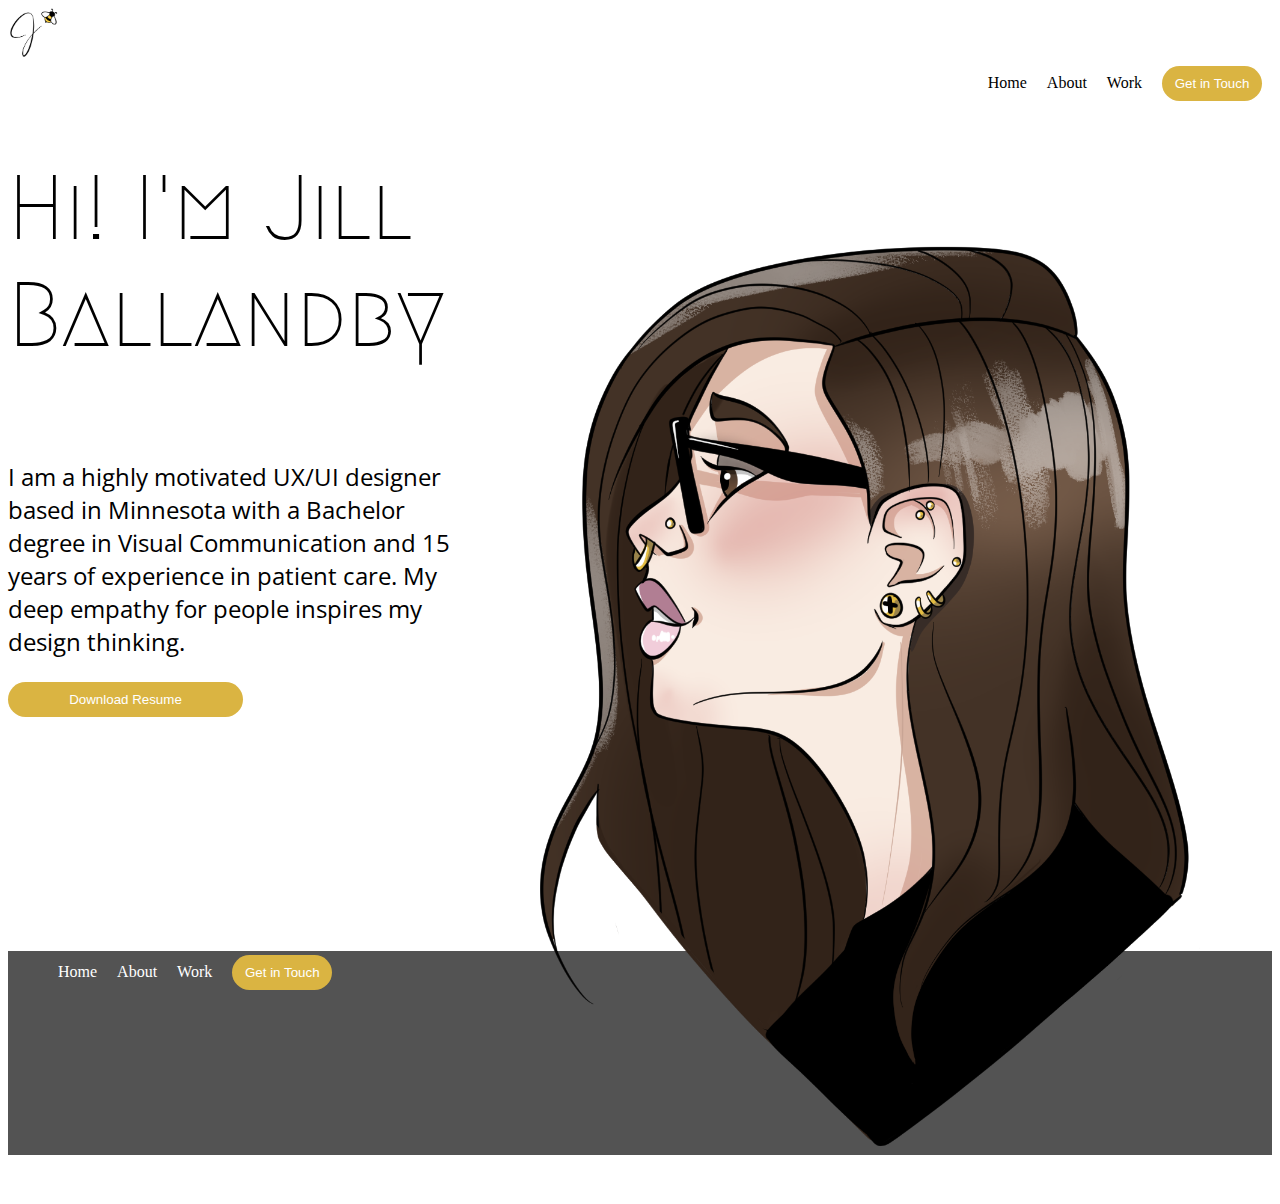
==== css/index.html @ fcc4be29 "portfolio homepage code update" ====
<!DOCTYPE html>
<html>
    <head>
        <link rel="stylesheet" href="style.css">
        <link rel="icon" href="/images/Bee.png" type="image/icon type" id="bee">
        <title>JB Portfolio</title>
        <link rel="preconnect" href="https://fonts.googleapis.com">
<link rel="preconnect" href="https://fonts.gstatic.com" crossorigin>
<link href="https://fonts.googleapis.com/css2?family=Open+Sans:ital,wght@0,300..800;1,300..800&display=swap" rel="stylesheet">
<link rel="preconnect" href="https://fonts.googleapis.com">
<link rel="preconnect" href="https://fonts.gstatic.com" crossorigin>
<link href="https://fonts.googleapis.com/css2?family=Megrim&family=Open+Sans:ital,wght@0,300..800;1,300..800&display=swap" rel="stylesheet">

<style>
body {
  font-family: "Trirong", serif;
}
</style>
    </head>

    <body>
                <img src="/images/Jb.png" id="logo"
                    width="50"
                    height="50">
                    <br>
  <div class="container">
                <ul class="list">
                    <li><a href=www.google.com>Home</a>
                    </li>
                    <li><a href=www.google.com>About</a>
                    </li>
                    <li><a href=www.google.com>Work</a>
                    </li>
                    <li><button class="bottomButton">Get in Touch</button></li>
                </ul>
    </div>

<section class="herolmg">
        <img src="/images/Avatar flipped.png" id="avatar"
        height="950px"
        width="711px">
        <p class="header1">Hi! I'm Jill Ballandby</p>
        <p class="body">I am a highly motivated UX/UI designer based in Minnesota with a Bachelor degree in Visual Communication and 15 years of experience in patient care. My deep empathy for people inspires my design thinking.
        </p>
        <button><a href="www.google.com">Download Resume</a></button>
    <br>
    <br>
    <br>
    <br>
    <br>
    <br>
    <br>
    <br>
    <br>
    <br>
    <br>
    <br>
    <br>
    <br>

</section>

<footer>
    <div class="container2">
    <ul class="list2">
        <li class="bottom"><a href=www.google.com>Home</a>
        </li>
        <li class="bottom"><a href=www.google.com>About</a>
        </li>
        <li class="bottom"><a href=www.google.com>Work</a>
        </li>
        <li><button class="bottomButton">Get in Touch</button></li>
    </ul>
    </div>


</footer>

    </body>
</html>
---- css/style.css ----
.list {
  list-style-type: none;
  display: flex;
  justify-content: center;
  align-items: center;
  height: 10px;
  float: right;
}

ul {
  list-style-type: none;
}

li {
  float: right;
  padding: 10px;
}

li a {
  color: black;
  text-decoration: none;
}

li a:hover {
  text-decoration: underline 4px;
  text-decoration-color: #dab442
}




button {
  background-color: #dab442;
  border: none;
  border-radius: 100px;
  width: 235px;
  height: 35px;
  align-items: center;
}

button a {
color: white;
text-decoration: none;
}

button:hover {
  background-color: #535353;
}




#avatar {
  display: block;
  float: right;
  padding: 50px;
}






.body {
  font-family: "Open Sans", sans-serif;
  font-size: 24px;
}

.header1 {
  font-family: "Megrim", sans-serif;
  font-size: 92px;
}





footer {
background-color: #535353;
height: 204px;
margin: 0px;
padding: 0;
}

.bottomButton {
  width: 100px;
  color: white;
}

.list2 {
  list-style-type: none;
  display: flex;
  justify-content: center;
  align-items: center;
  height: 10px;
  float: left;
}

.bottom a {
  color: white;
}

.bottomNav li {
  float: left;
}
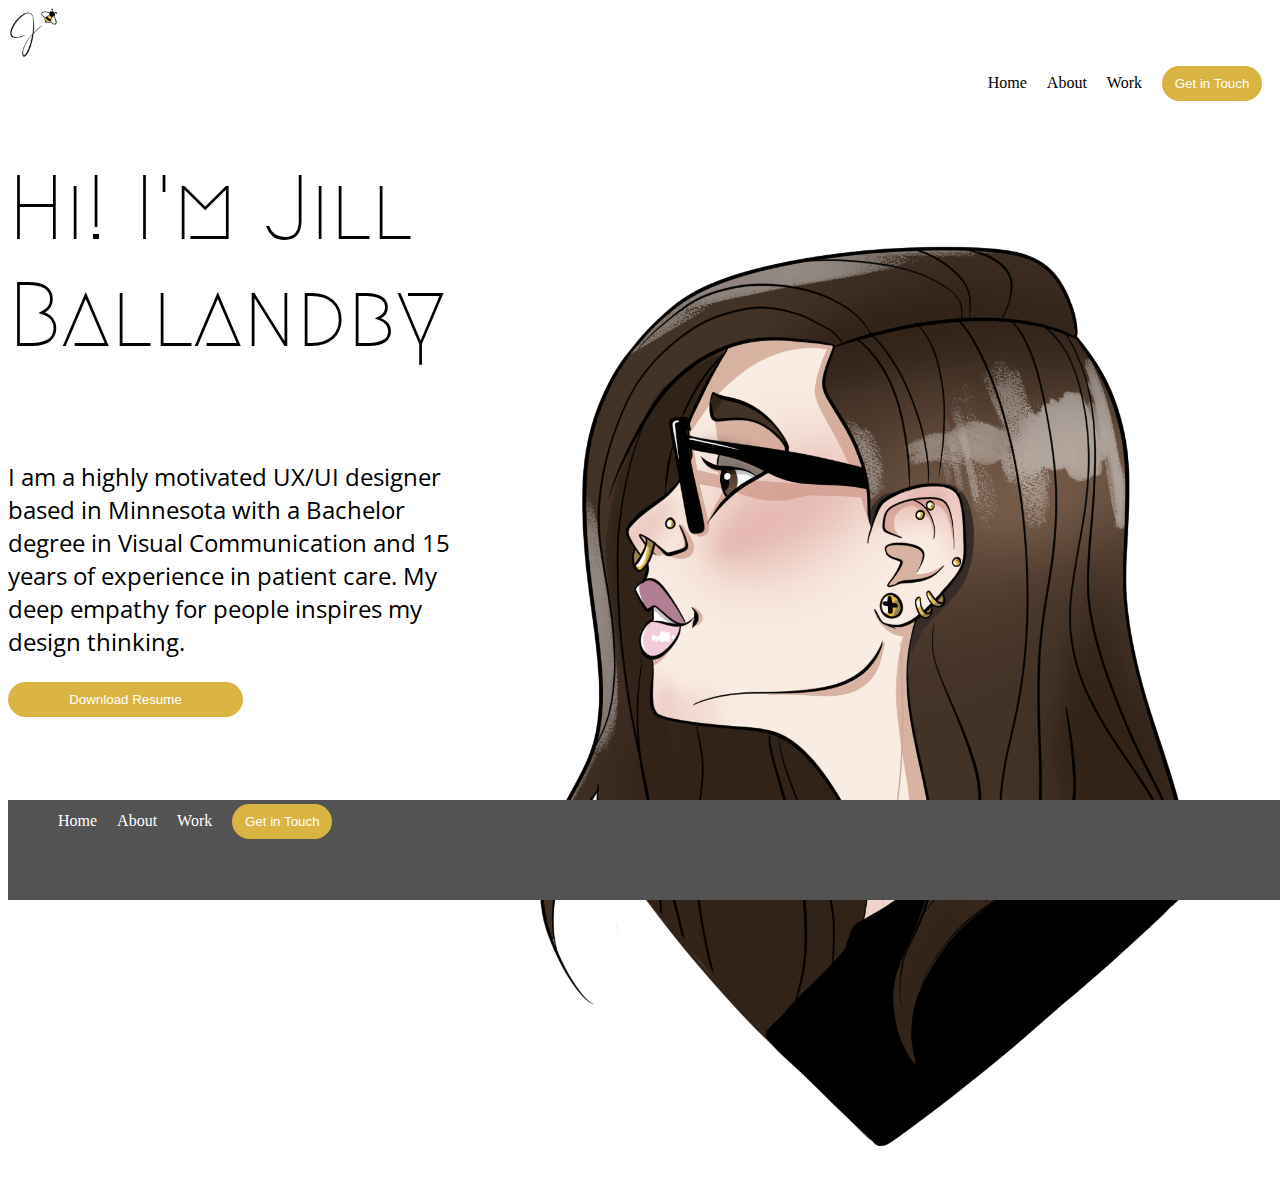
==== commit b570e452: "updates" ====
--- a/css/index.html
+++ b/css/index.html
@@ -1,80 +1,69 @@
 <!DOCTYPE html>
 <html>
-    <head>
-        <link rel="stylesheet" href="style.css">
-        <link rel="icon" href="/images/Bee.png" type="image/icon type" id="bee">
-        <title>JB Portfolio</title>
-        <link rel="preconnect" href="https://fonts.googleapis.com">
-<link rel="preconnect" href="https://fonts.gstatic.com" crossorigin>
-<link href="https://fonts.googleapis.com/css2?family=Open+Sans:ital,wght@0,300..800;1,300..800&display=swap" rel="stylesheet">
-<link rel="preconnect" href="https://fonts.googleapis.com">
-<link rel="preconnect" href="https://fonts.gstatic.com" crossorigin>
-<link href="https://fonts.googleapis.com/css2?family=Megrim&family=Open+Sans:ital,wght@0,300..800;1,300..800&display=swap" rel="stylesheet">
 
-<style>
-body {
-  font-family: "Trirong", serif;
-}
-</style>
-    </head>
+<head>
+    <link rel="stylesheet" href="style.css">
+    <link rel="icon" href="/images/Bee.png" type="image/icon type" id="bee">
+    <title>JB Portfolio</title>
+    <link rel="preconnect" href="https://fonts.googleapis.com">
+    <link rel="preconnect" href="https://fonts.gstatic.com" crossorigin>
+    <link href="https://fonts.googleapis.com/css2?family=Open+Sans:ital,wght@0,300..800;1,300..800&display=swap"
+        rel="stylesheet">
+    <link rel="preconnect" href="https://fonts.googleapis.com">
+    <link rel="preconnect" href="https://fonts.gstatic.com" crossorigin>
+    <link
+        href="https://fonts.googleapis.com/css2?family=Megrim&family=Open+Sans:ital,wght@0,300..800;1,300..800&display=swap"
+        rel="stylesheet">
 
-    <body>
-                <img src="/images/Jb.png" id="logo"
-                    width="50"
-                    height="50">
-                    <br>
-  <div class="container">
-                <ul class="list">
-                    <li><a href=www.google.com>Home</a>
-                    </li>
-                    <li><a href=www.google.com>About</a>
-                    </li>
-                    <li><a href=www.google.com>Work</a>
-                    </li>
-                    <li><button class="bottomButton">Get in Touch</button></li>
-                </ul>
+    <style>
+        body {
+            font-family: "Trirong", serif;
+        }
+    </style>
+</head>
+
+<body>
+    <img src="/images/Jb.png" id="logo" width="50" height="50">
+    <div>
+        <ul class="list">
+            <li><a href=www.google.com>Home</a>
+            </li>
+            <li><a href=www.google.com>About</a>
+            </li>
+            <li><a href=www.google.com>Work</a>
+            </li>
+            <li><button class="bottomButton">Get in Touch</button></li>
+        </ul>
     </div>
 
-<section class="herolmg">
-        <img src="/images/Avatar flipped.png" id="avatar"
-        height="950px"
-        width="711px">
-        <p class="header1">Hi! I'm Jill Ballandby</p>
-        <p class="body">I am a highly motivated UX/UI designer based in Minnesota with a Bachelor degree in Visual Communication and 15 years of experience in patient care. My deep empathy for people inspires my design thinking.
-        </p>
-        <button><a href="www.google.com">Download Resume</a></button>
-    <br>
-    <br>
-    <br>
-    <br>
-    <br>
-    <br>
-    <br>
-    <br>
-    <br>
-    <br>
-    <br>
-    <br>
-    <br>
-    <br>
+    <section class="herolmg">
+        <div>
+            <img src="/images/Avatar flipped.png" id="avatar" height="950px" width="711px">
+            <p class="header1">Hi! I'm Jill Ballandby</p>
+            <p class="body">I am a highly motivated UX/UI designer based in Minnesota with a Bachelor degree in Visual
+                Communication and 15 years of experience in patient care. My deep empathy for people inspires my design
+                thinking.
+            </p>
+            <button><a href="www.google.com">Download Resume</a></button>
+        </div>
+    </section>
 
-</section>
-
-<footer>
-    <div class="container2">
-    <ul class="list2">
-        <li class="bottom"><a href=www.google.com>Home</a>
-        </li>
-        <li class="bottom"><a href=www.google.com>About</a>
-        </li>
-        <li class="bottom"><a href=www.google.com>Work</a>
-        </li>
-        <li><button class="bottomButton">Get in Touch</button></li>
-    </ul>
-    </div>
+    <footer>
+        <div>
+            <ul class="list2">
+                <li class="bottom"><a href=www.google.com>Home</a>
+                </li>
+                <li class="bottom"><a href=www.google.com>About</a>
+                </li>
+                <li class="bottom"><a href=www.google.com>Work</a>
+                </li>
+                <li><button class="bottomButton">Get in Touch</button></li>
+            </ul>
+        </div>
 
 
-</footer>
+    </footer>
 
-    </body>
+</body>
+
 </html>--- a/css/style.css
+++ b/css/style.css
@@ -39,8 +39,8 @@
 }
 
 button a {
-color: white;
-text-decoration: none;
+  color: white;
+  text-decoration: none;
 }
 
 button:hover {
@@ -54,6 +54,8 @@
   display: block;
   float: right;
   padding: 50px;
+  position: relative;
+  z-index: 0;
 }
 
 
@@ -76,15 +78,13 @@
 
 
 footer {
-background-color: #535353;
-height: 204px;
-margin: 0px;
-padding: 0;
-}
-
-.bottomButton {
-  width: 100px;
-  color: white;
+  background-color: #535353;
+  height: 100px;
+  margin: 0px;
+  padding: 0;
+  position: fixed;
+  bottom: 0;
+  width: 100%;
 }
 
 .list2 {
@@ -100,6 +100,7 @@
   color: white;
 }
 
-.bottomNav li {
-  float: left;
-}
+.bottomButton {
+  width: 100px;
+  color: white;
+}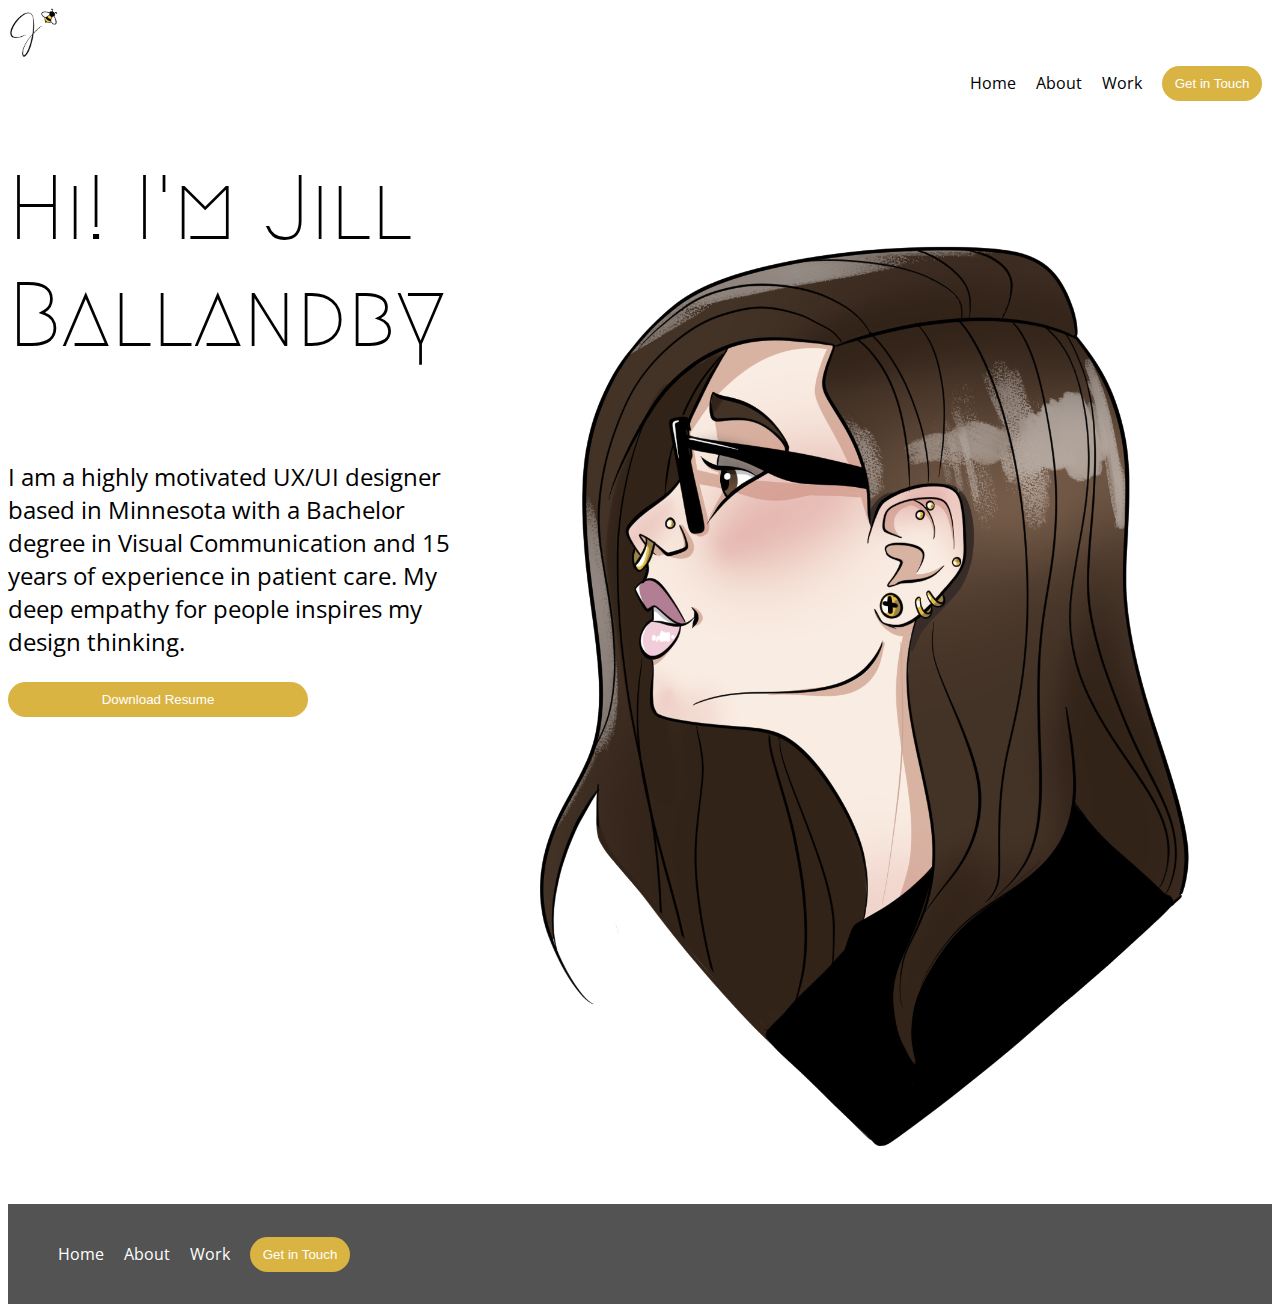
==== commit 76919c2b: "updated items" ====
--- a/css/index.html
+++ b/css/index.html
@@ -23,28 +23,31 @@
 </head>
 
 <body>
-    <img src="/images/Jb.png" id="logo" width="50" height="50">
-    <div>
-        <ul class="list">
-            <li><a href=www.google.com>Home</a>
-            </li>
-            <li><a href=www.google.com>About</a>
-            </li>
-            <li><a href=www.google.com>Work</a>
-            </li>
-            <li><button class="bottomButton">Get in Touch</button></li>
-        </ul>
-    </div>
+    <nav>
+        <img src="/images/Jb.png" id="logo" width="50" height="50">
+        <div>
+            <ul class="list">
+                <li><a href=www.google.com>Home</a>
+                </li>
+                <li><a href=www.google.com>About</a>
+                </li>
+                <li><a href=www.google.com>Work</a>
+                </li>
+                <li><button class="get-in-touch">Get in Touch</button></li>
+            </ul>
+        </div>
+    </nav>
 
     <section class="herolmg">
-        <div>
-            <img src="/images/Avatar flipped.png" id="avatar" height="950px" width="711px">
-            <p class="header1">Hi! I'm Jill Ballandby</p>
-            <p class="body">I am a highly motivated UX/UI designer based in Minnesota with a Bachelor degree in Visual
-                Communication and 15 years of experience in patient care. My deep empathy for people inspires my design
-                thinking.
-            </p>
-            <button><a href="www.google.com">Download Resume</a></button>
+        <img src="/images/Avatar flipped.png" id="avatar" height="950px" width="711px">
+        <div class="name">
+            <p>Hi! I'm Jill Ballandby</p>
+        </div>
+        <div class="description">
+                <p>I am a highly motivated UX/UI designer based in Minnesota with a Bachelor degree in Visual Communication and 15 years of experience in patient care. My deep empathy for people inspires my design thinking.
+                </p>
+        </div>
+            <button class="download"><a href="www.google.com">Download Resume</a></button>
         </div>
     </section>
 
@@ -57,7 +60,7 @@
                 </li>
                 <li class="bottom"><a href=www.google.com>Work</a>
                 </li>
-                <li><button class="bottomButton">Get in Touch</button></li>
+                <li><button class="get-in-touch">Get in Touch</button></li>
             </ul>
         </div>
 
--- a/css/style.css
+++ b/css/style.css
@@ -5,6 +5,8 @@
   align-items: center;
   height: 10px;
   float: right;
+  font-family: "Open Sans", sans-serif;
+  font-size: 16px;
 }
 
 ul {
@@ -28,6 +30,9 @@
 
 
 
+.download {
+  width: 300px;
+}
 
 button {
   background-color: #dab442;
@@ -62,16 +67,16 @@
 
 
 
+.name {
+  font-family: "Megrim", sans-serif;
+  font-size: 92px;
+}
 
-.body {
+.description {
   font-family: "Open Sans", sans-serif;
   font-size: 24px;
 }
 
-.header1 {
-  font-family: "Megrim", sans-serif;
-  font-size: 92px;
-}
 
 
 
@@ -82,9 +87,10 @@
   height: 100px;
   margin: 0px;
   padding: 0;
-  position: fixed;
   bottom: 0;
   width: 100%;
+  display: flex;
+  align-items: center;
 }
 
 .list2 {
@@ -94,13 +100,15 @@
   align-items: center;
   height: 10px;
   float: left;
+  font-family: "Open Sans", sans-serif;
+  font-size: 16px;
 }
 
 .bottom a {
   color: white;
 }
 
-.bottomButton {
+.get-in-touch {
   width: 100px;
   color: white;
-}+}
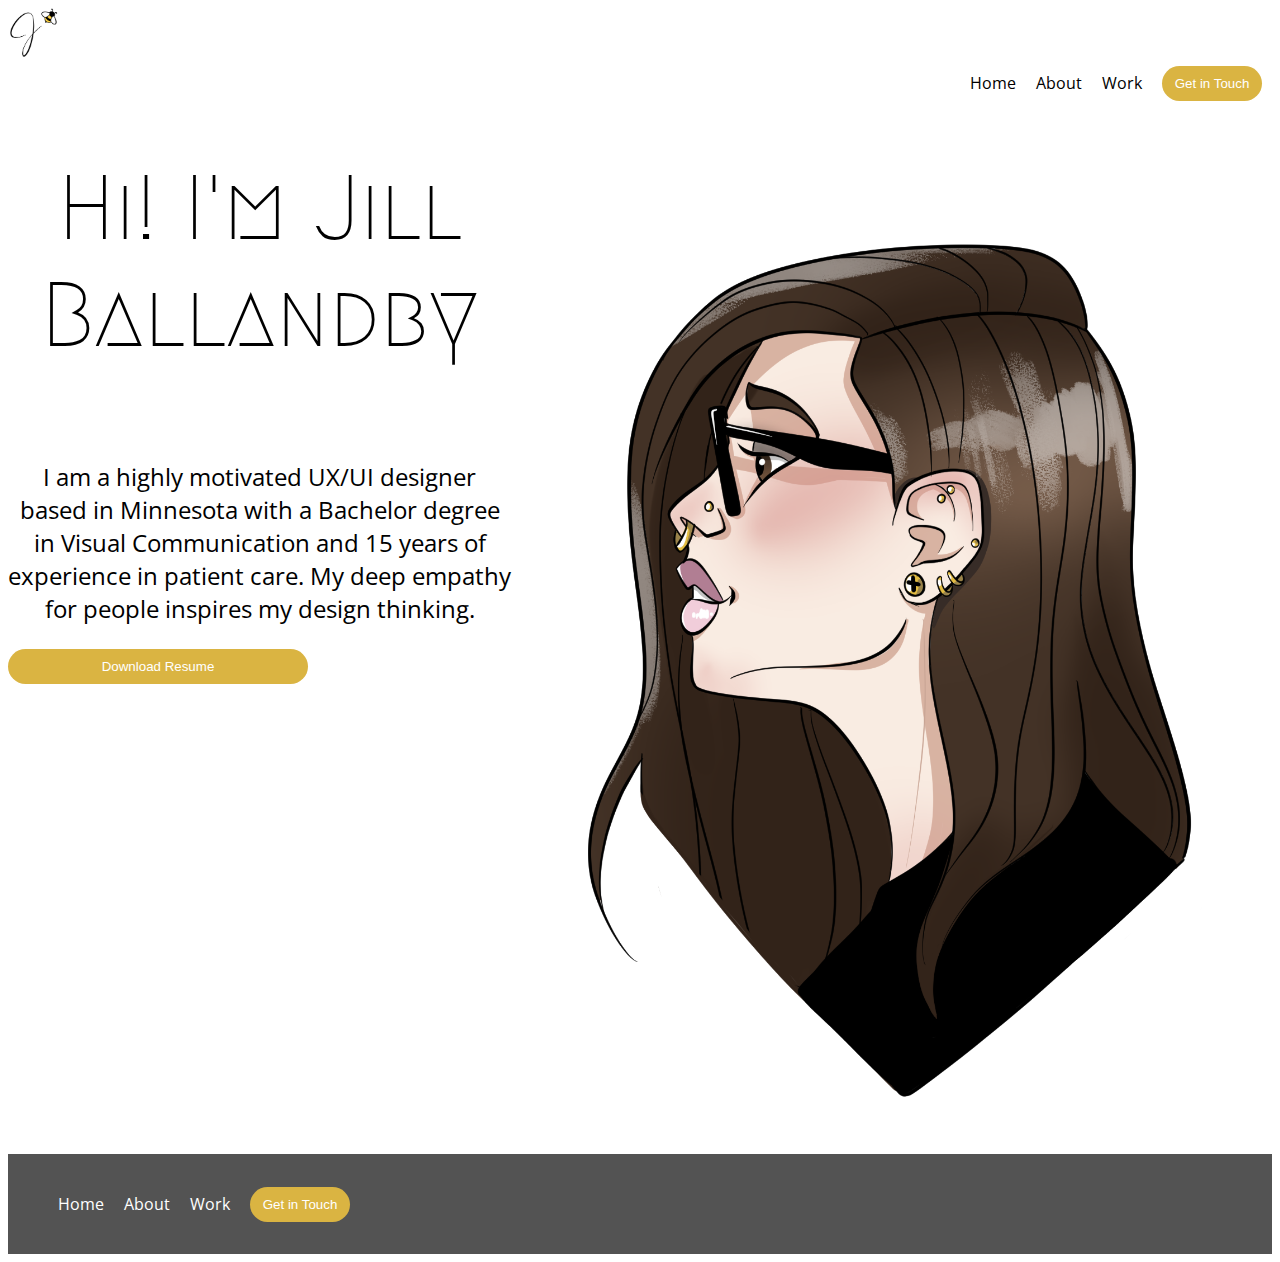
==== commit 43a5b028: "class activity" ====
--- a/css/index.html
+++ b/css/index.html
@@ -38,8 +38,8 @@
         </div>
     </nav>
 
-    <section class="herolmg">
-        <img src="/images/Avatar flipped.png" id="avatar" height="950px" width="711px">
+    <section class="hero">
+        <img src="/images/Avatar flipped.png" id="avatar" height="900px" width="661px">
         <div class="name">
             <p>Hi! I'm Jill Ballandby</p>
         </div>
--- a/css/style.css
+++ b/css/style.css
@@ -40,7 +40,6 @@
   border-radius: 100px;
   width: 235px;
   height: 35px;
-  align-items: center;
 }
 
 button a {
@@ -65,16 +64,16 @@
 
 
 
-
-
 .name {
   font-family: "Megrim", sans-serif;
   font-size: 92px;
+  text-align: center;
 }
 
 .description {
   font-family: "Open Sans", sans-serif;
   font-size: 24px;
+  text-align: center;
 }
 
 
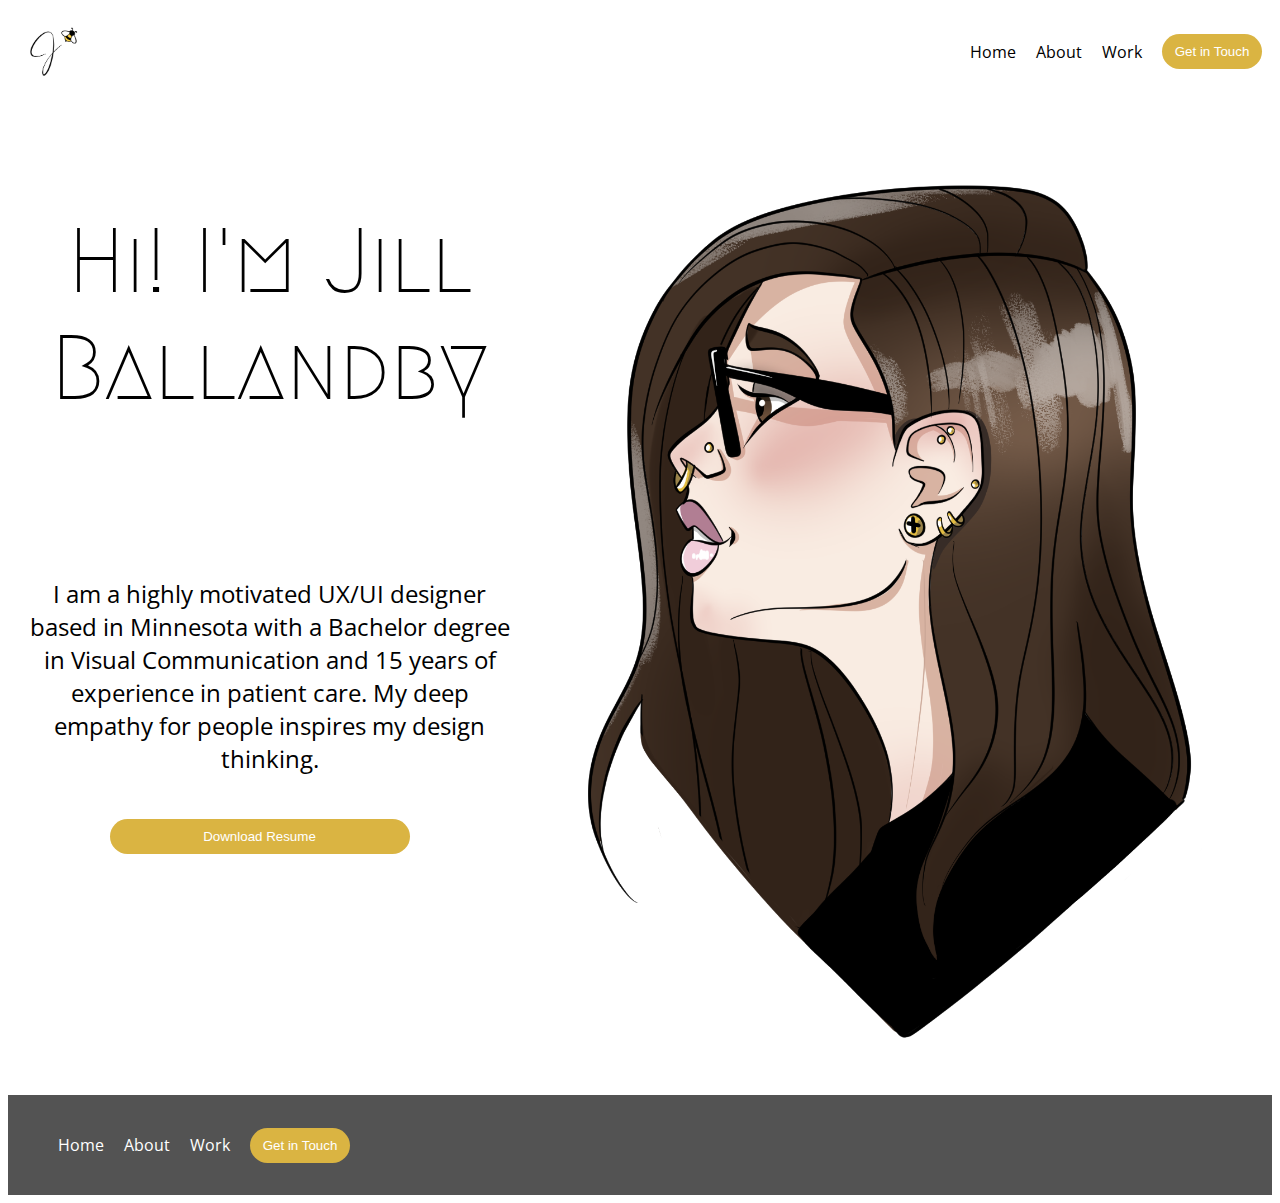
==== commit ba44bc5b: "center text" ====
--- a/css/index.html
+++ b/css/index.html
@@ -23,9 +23,8 @@
 </head>
 
 <body>
-    <nav>
+    <nav class="navigation">
         <img src="/images/Jb.png" id="logo" width="50" height="50">
-        <div>
             <ul class="list">
                 <li><a href=www.google.com>Home</a>
                 </li>
@@ -35,7 +34,6 @@
                 </li>
                 <li><button class="get-in-touch">Get in Touch</button></li>
             </ul>
-        </div>
     </nav>
 
     <section class="hero">
--- a/css/style.css
+++ b/css/style.css
@@ -1,20 +1,24 @@
 .list {
   list-style-type: none;
   display: flex;
-  justify-content: center;
   align-items: center;
-  height: 10px;
-  float: right;
   font-family: "Open Sans", sans-serif;
   font-size: 16px;
 }
+
+.navigation {
+  display: flex;
+  align-items: center;
+  padding-left: 20px;
+  justify-content: space-between;
+}
+
 
 ul {
   list-style-type: none;
 }
 
 li {
-  float: right;
   padding: 10px;
 }
 
@@ -24,7 +28,7 @@
 }
 
 li a:hover {
-  text-decoration: underline 4px;
+  text-decoration: underline 3px;
   text-decoration-color: #dab442
 }
 
@@ -32,6 +36,8 @@
 
 .download {
   width: 300px;
+  display: block;
+  margin: auto;
 }
 
 button {
@@ -64,16 +70,20 @@
 
 
 
+
+
 .name {
   font-family: "Megrim", sans-serif;
   font-size: 92px;
   text-align: center;
+  padding: 20px;
 }
 
 .description {
   font-family: "Open Sans", sans-serif;
   font-size: 24px;
   text-align: center;
+  padding: 20px;
 }
 
 
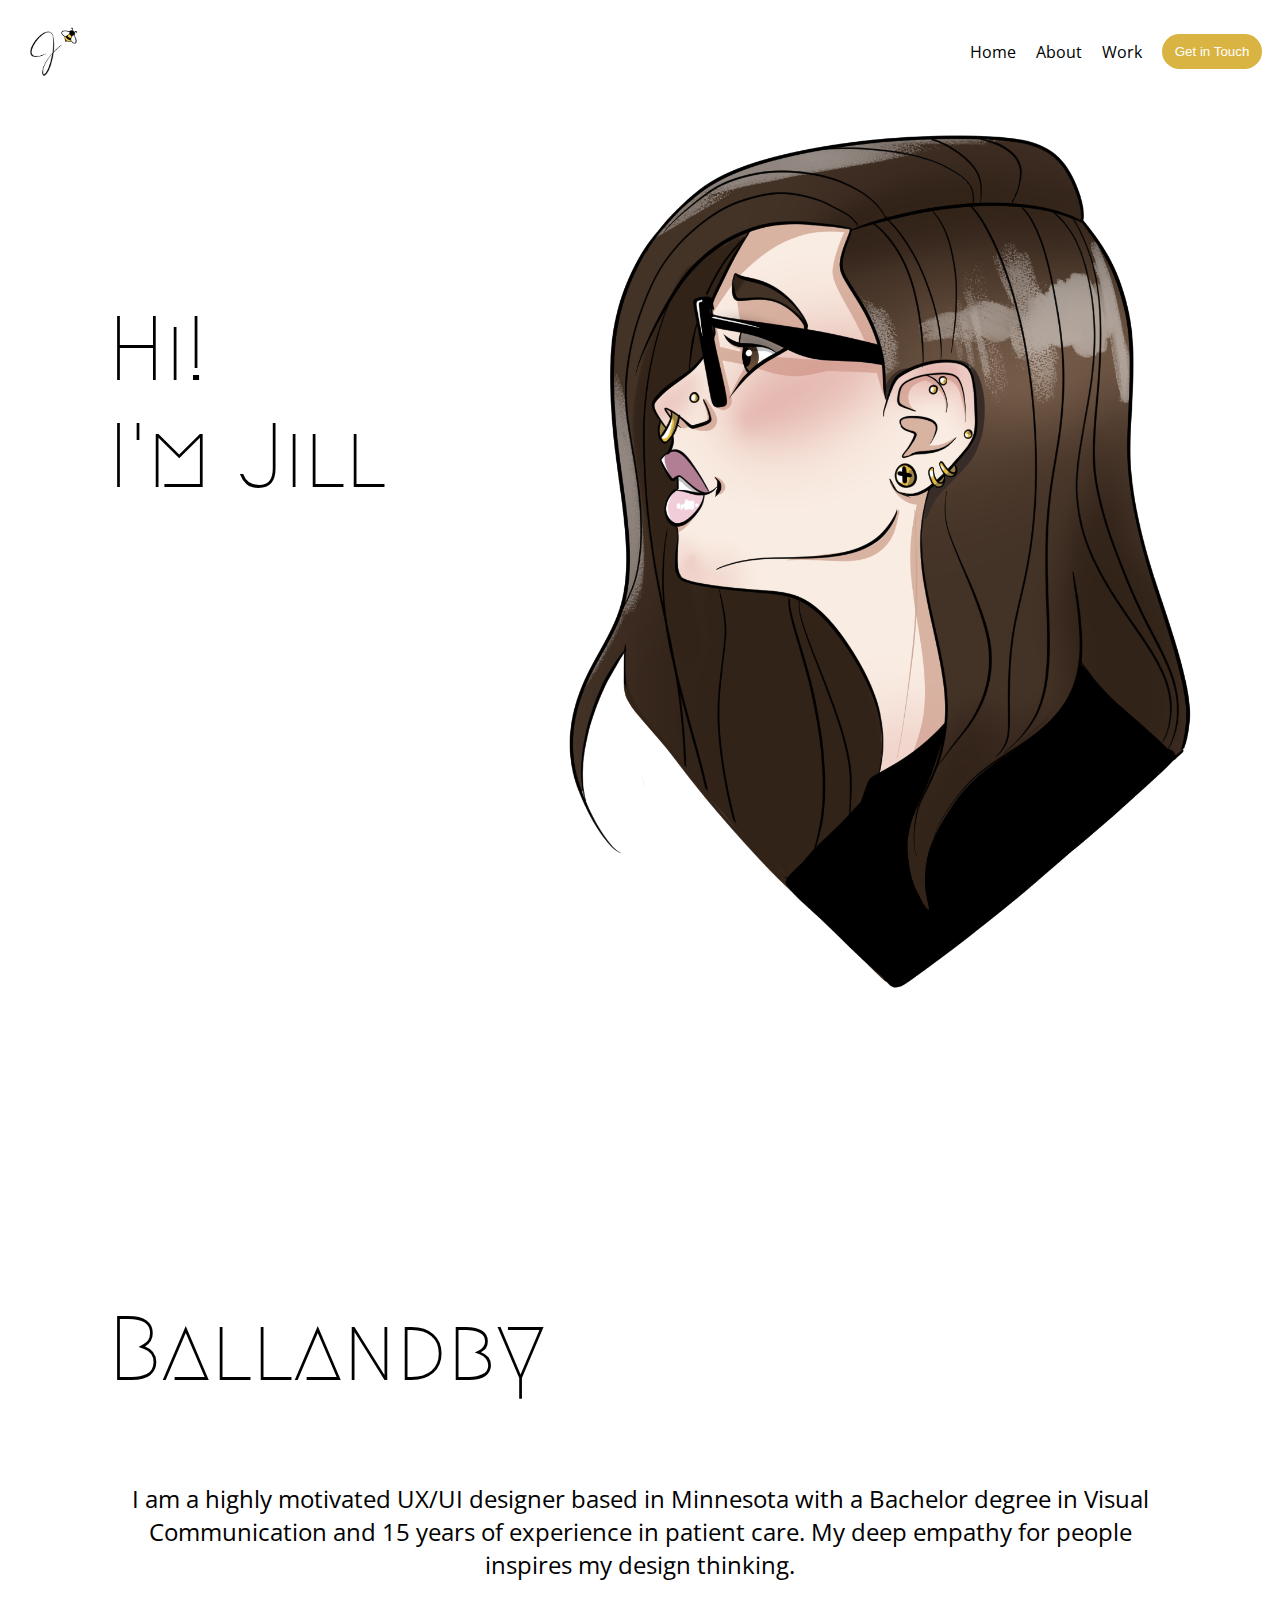
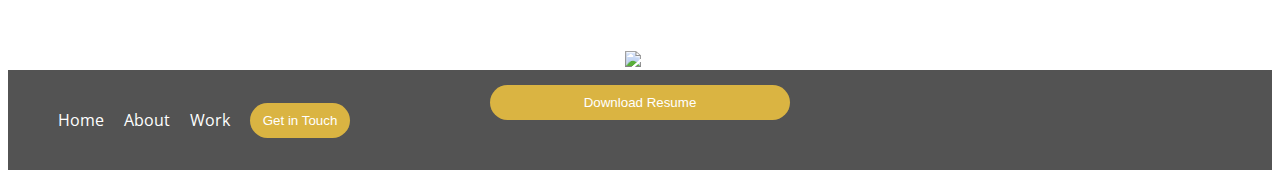
==== commit 18dc6136: "polishing" ====
--- a/css/index.html
+++ b/css/index.html
@@ -37,14 +37,16 @@
     </nav>
 
     <section class="hero">
-        <img src="/images/Avatar flipped.png" id="avatar" height="900px" width="661px">
+        <img src="/images/Avatar flipped.png" id="avatar" height="900px" width="680px">
         <div class="name">
-            <p>Hi! I'm Jill Ballandby</p>
+            <p>Hi! <br> I'm Jill Ballandby</p>
         </div>
         <div class="description">
                 <p>I am a highly motivated UX/UI designer based in Minnesota with a Bachelor degree in Visual Communication and 15 years of experience in patient care. My deep empathy for people inspires my design thinking.
                 </p>
         </div>
+        <img src="/images/bee.png" width="30px" id="bee">
+        <br>
             <button class="download"><a href="www.google.com">Download Resume</a></button>
         </div>
     </section>
--- a/css/style.css
+++ b/css/style.css
@@ -1,3 +1,5 @@
+
+
 .list {
   list-style-type: none;
   display: flex;
@@ -34,11 +36,7 @@
 
 
 
-.download {
-  width: 300px;
-  display: block;
-  margin: auto;
-}
+
 
 button {
   background-color: #dab442;
@@ -63,11 +61,11 @@
 #avatar {
   display: block;
   float: right;
+  position: relative;
+  top: -150px;
   padding: 50px;
-  position: relative;
   z-index: 0;
 }
-
 
 
 
@@ -75,17 +73,34 @@
 .name {
   font-family: "Megrim", sans-serif;
   font-size: 92px;
-  text-align: center;
-  padding: 20px;
+  margin: 100px;
+  position: relative;
+  top: 100px;
 }
 
 .description {
   font-family: "Open Sans", sans-serif;
   font-size: 24px;
+  margin: 100px;
   text-align: center;
-  padding: 20px;
+  position: relative;
+  top: 80px;
 }
 
+#bee {
+  display: block;
+  margin: auto;
+  position: relative;
+  top: 50px;
+}
+
+.download {
+  width: 300px;
+  display: block;
+  margin: auto;
+  position: relative;
+  top: 50px;
+}
 
 
 
@@ -120,4 +135,4 @@
 .get-in-touch {
   width: 100px;
   color: white;
-}
+}